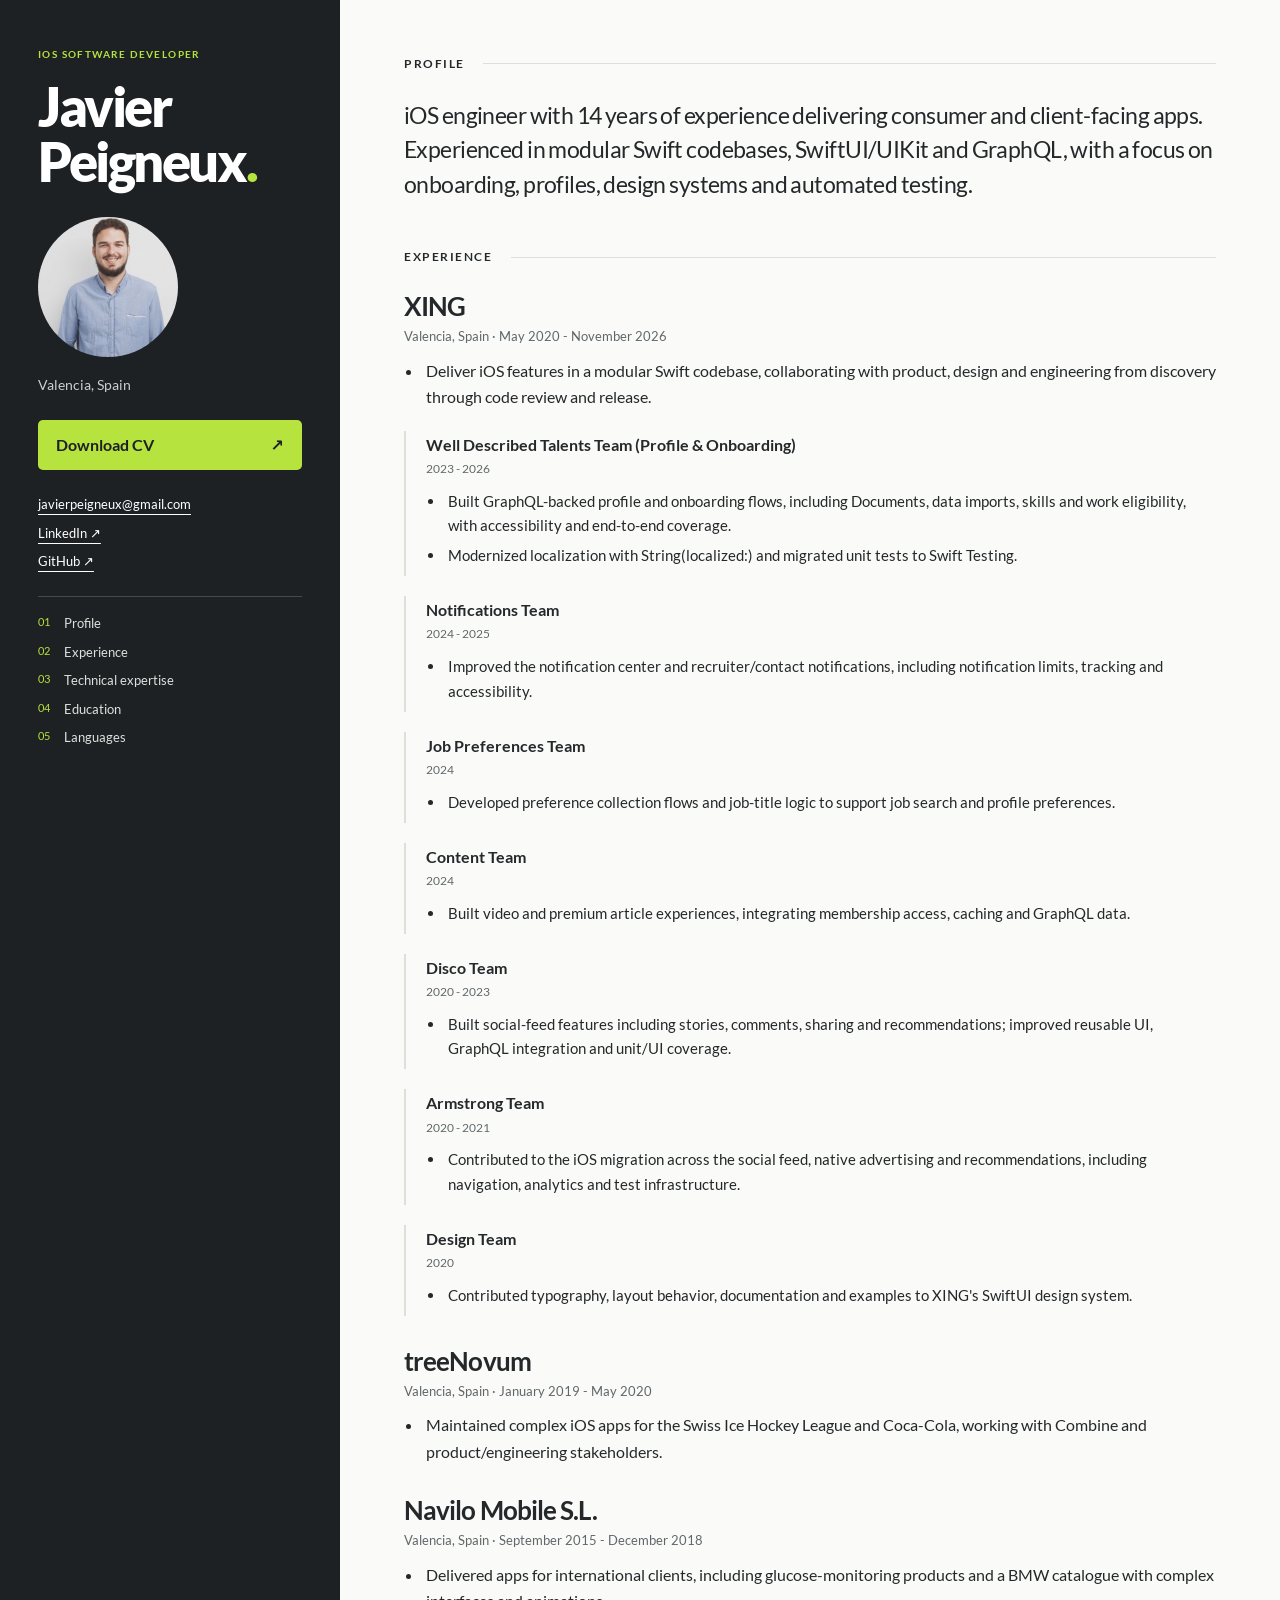
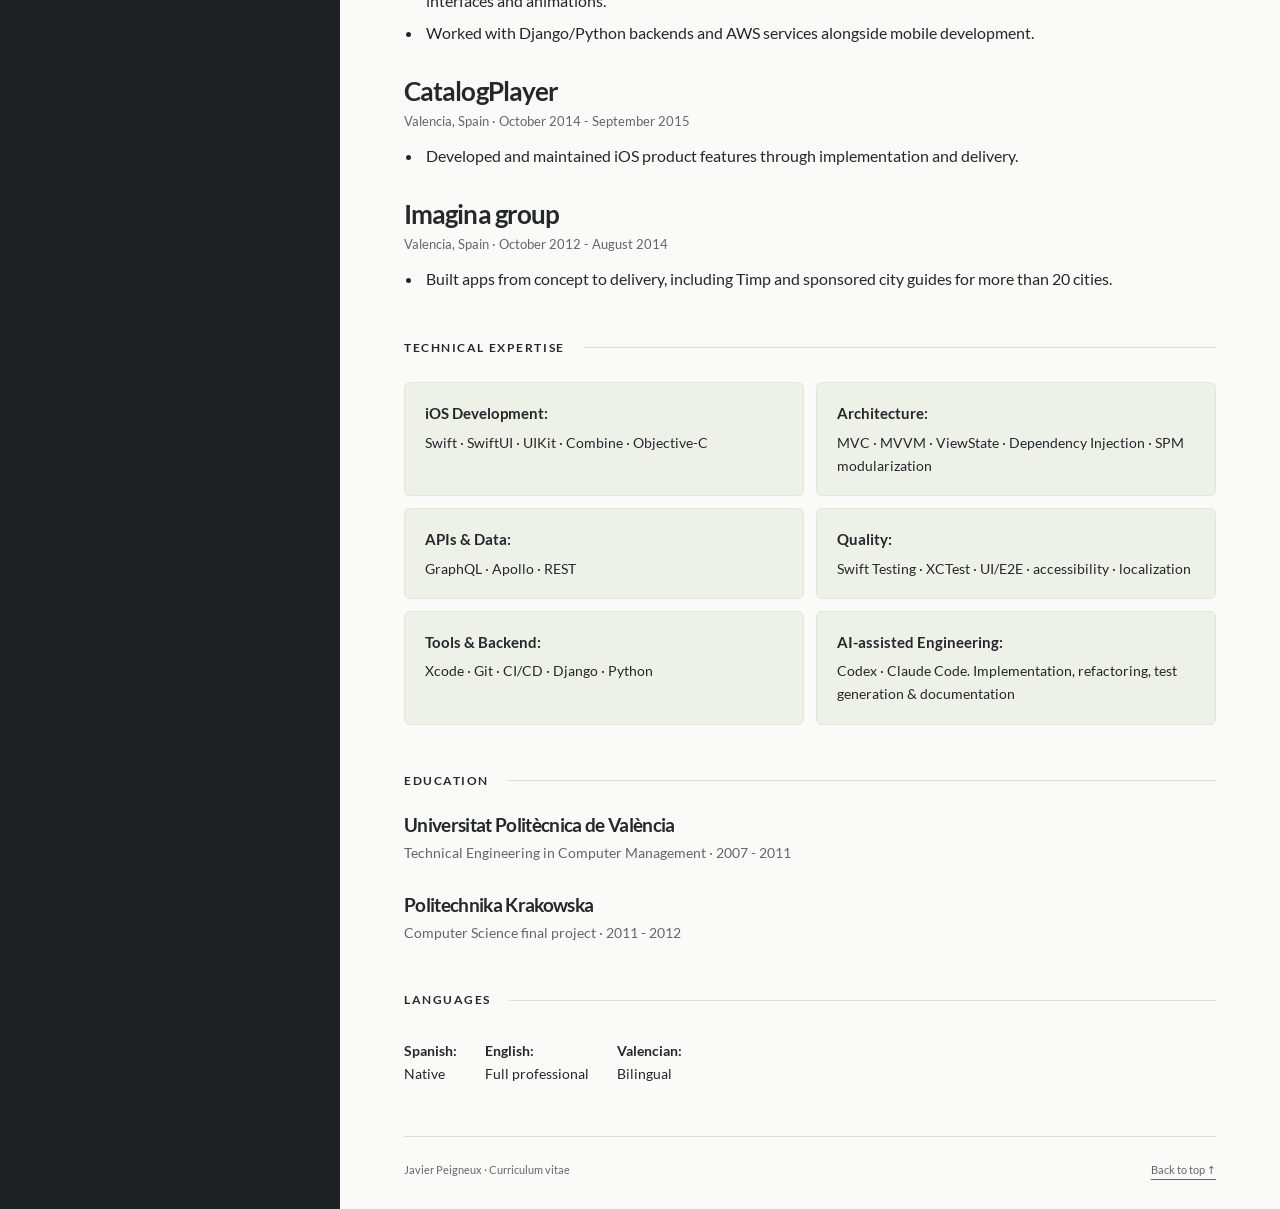
==== docs/index.html @ 8b0b2ffd "Publish CV project and responsive website - Preserve the one-page PDFs, Markdown, portraits and layo" ====
<!doctype html>
<html lang="en">
<head>
  <meta charset="utf-8">
  <meta name="viewport" content="width=device-width, initial-scale=1">
  <meta name="description" content="Javier Peigneux — iOS engineer in Valencia. 14 years delivering apps with Swift, SwiftUI, UIKit and GraphQL. Explore experience and download the CV.">
  <meta name="theme-color" content="#1d2124">
  <meta property="og:title" content="Javier Peigneux · iOS Software Developer">
  <meta property="og:description" content="14 years building iOS experiences. Swift, SwiftUI, UIKit and GraphQL.">
  <meta property="og:type" content="profile">
  <meta property="og:url" content="https://javierpeigneux.github.io/cv/">
  <link rel="canonical" href="https://javierpeigneux.github.io/cv/">
  <link rel="stylesheet" href="styles.css">
  <title>Javier Peigneux · iOS Software Developer</title>
</head>
<body>
  <a class="skip-link" href="#main">Skip to content</a>
  <div class="layout">
    <header class="identity">
      <div class="identity-inner">
        <p class="eyebrow">IOS SOFTWARE DEVELOPER</p>
        <h1>Javier<br>Peigneux<span class="accent">.</span></h1>
        <img class="portrait" src="portrait.jpg" alt="Javier Peigneux" width="180" height="180">
        <p class="location">Valencia, Spain</p>
        <a class="download" href="cv-javier-peigneux.pdf" download>Download CV <span aria-hidden="true">↗</span></a>
        <div class="contact">
          <a href="mailto:javierpeigneux@gmail.com">javierpeigneux@gmail.com</a>
          <a href="https://www.linkedin.com/in/javier-peigneux-d-egmont/">LinkedIn <span aria-hidden="true">↗</span></a>
          <a href="https://github.com/JavierPeigneux">GitHub <span aria-hidden="true">↗</span></a>
        </div>
        <nav aria-label="CV sections">
          <a href="#profile">01 <span>Profile</span></a>
          <a href="#experience">02 <span>Experience</span></a>
          <a href="#technical-expertise">03 <span>Technical expertise</span></a>
          <a href="#education">04 <span>Education</span></a>
          <a href="#languages">05 <span>Languages</span></a>
        </nav>
      </div>
    </header>
    <main id="main" tabindex="-1">
      <section id="profile" aria-labelledby="profile-title"><h2 id="profile-title">Profile</h2>
<p>iOS engineer with 14 years of experience delivering consumer and client-facing apps. Experienced in modular Swift codebases, SwiftUI/UIKit and GraphQL, with a focus on onboarding, profiles, design systems and automated testing.</p>
</section>
<section id="experience" aria-labelledby="experience-title"><h2 id="experience-title">Experience</h2>
<article class="company"><h3>XING</h3>
<p class="dates">Valencia, Spain · May 2020 - November 2026</p>
<ul>
<li>Deliver iOS features in a modular Swift codebase, collaborating with product, design and engineering from discovery through code review and release.</li>
</ul>
<div class="team"><h4>Well Described Talents Team (Profile &amp; Onboarding)</h4>
<p class="dates">2023 - 2026</p>
<ul>
<li>Built GraphQL-backed profile and onboarding flows, including Documents, data imports, skills and work eligibility, with accessibility and end-to-end coverage.</li>
<li>Modernized localization with String(localized:) and migrated unit tests to Swift Testing.</li>
</ul>
</div>
<div class="team"><h4>Notifications Team</h4>
<p class="dates">2024 - 2025</p>
<ul>
<li>Improved the notification center and recruiter/contact notifications, including notification limits, tracking and accessibility.</li>
</ul>
</div>
<div class="team"><h4>Job Preferences Team</h4>
<p class="dates">2024</p>
<ul>
<li>Developed preference collection flows and job-title logic to support job search and profile preferences.</li>
</ul>
</div>
<div class="team"><h4>Content Team</h4>
<p class="dates">2024</p>
<ul>
<li>Built video and premium article experiences, integrating membership access, caching and GraphQL data.</li>
</ul>
</div>
<div class="team"><h4>Disco Team</h4>
<p class="dates">2020 - 2023</p>
<ul>
<li>Built social-feed features including stories, comments, sharing and recommendations; improved reusable UI, GraphQL integration and unit/UI coverage.</li>
</ul>
</div>
<div class="team"><h4>Armstrong Team</h4>
<p class="dates">2020 - 2021</p>
<ul>
<li>Contributed to the iOS migration across the social feed, native advertising and recommendations, including navigation, analytics and test infrastructure.</li>
</ul>
</div>
<div class="team"><h4>Design Team</h4>
<p class="dates">2020</p>
<ul>
<li>Contributed typography, layout behavior, documentation and examples to XING&#x27;s SwiftUI design system.</li>
</ul>
</div>
</article>
<article class="company"><h3>treeNovum</h3>
<p class="dates">Valencia, Spain · January 2019 - May 2020</p>
<ul>
<li>Maintained complex iOS apps for the Swiss Ice Hockey League and Coca-Cola, working with Combine and product/engineering stakeholders.</li>
</ul>
</article>
<article class="company"><h3>Navilo Mobile S.L.</h3>
<p class="dates">Valencia, Spain · September 2015 - December 2018</p>
<ul>
<li>Delivered apps for international clients, including glucose-monitoring products and a BMW catalogue with complex interfaces and animations.</li>
<li>Worked with Django/Python backends and AWS services alongside mobile development.</li>
</ul>
</article>
<article class="company"><h3>CatalogPlayer</h3>
<p class="dates">Valencia, Spain · October 2014 - September 2015</p>
<ul>
<li>Developed and maintained iOS product features through implementation and delivery.</li>
</ul>
</article>
<article class="company"><h3>Imagina group</h3>
<p class="dates">Valencia, Spain · October 2012 - August 2014</p>
<ul>
<li>Built apps from concept to delivery, including Timp and sponsored city guides for more than 20 cities.</li>
</ul>
</article>
</section>
<section id="technical-expertise" aria-labelledby="technical-expertise-title"><h2 id="technical-expertise-title">Technical expertise</h2>
<ul>
<li><strong>iOS Development:</strong> Swift · SwiftUI · UIKit · Combine · Objective-C</li>
<li><strong>Architecture:</strong> MVC · MVVM · ViewState · Dependency Injection · SPM modularization</li>
<li><strong>APIs &amp; Data:</strong> GraphQL · Apollo · REST</li>
<li><strong>Quality:</strong> Swift Testing · XCTest · UI/E2E · accessibility · localization</li>
<li><strong>Tools &amp; Backend:</strong> Xcode · Git · CI/CD · Django · Python</li>
<li><strong>AI-assisted Engineering:</strong> Codex · Claude Code. Implementation, refactoring, test generation &amp; documentation</li>
</ul>
</section>
<section id="education" aria-labelledby="education-title"><h2 id="education-title">Education</h2>
<article class="company"><h3>Universitat Politècnica de València</h3>
<p class="dates">Technical Engineering in Computer Management · 2007 - 2011</p>
</article>
<article class="company"><h3>Politechnika Krakowska</h3>
<p class="dates">Computer Science final project · 2011 - 2012</p>
</article>
</section>
<section id="languages" aria-labelledby="languages-title"><h2 id="languages-title">Languages</h2>
<ul>
<li><strong>Spanish:</strong> Native</li>
<li><strong>English:</strong> Full professional</li>
<li><strong>Valencian:</strong> Bilingual</li>
</ul>
</section>
      <footer><span>Javier Peigneux · Curriculum vitae</span><a href="#main">Back to top ↑</a></footer>
    </main>
  </div>
</body>
</html>
---- docs/styles.css ----
@font-face{font-family:Lato;src:url('fonts/Lato-Regular.ttf') format('truetype');font-weight:400;font-display:swap}
@font-face{font-family:Lato;src:url('fonts/Lato-Bold.ttf') format('truetype');font-weight:700;font-display:swap}
@font-face{font-family:Lato;src:url('fonts/Lato-Black.ttf') format('truetype');font-weight:900;font-display:swap}
:root{color-scheme:light;--ink:#24282b;--muted:#60676b;--dark:#1d2124;--lime:#b7e33e;--paper:#fafbf8;--line:#dce1d6}
*{box-sizing:border-box}html{scroll-behavior:smooth;scroll-padding-top:32px}body{margin:0;background:var(--paper);color:var(--ink);font:16px/1.65 Lato,system-ui,sans-serif}a{color:inherit;text-underline-offset:5px}a:hover{text-decoration-thickness:2px}a:focus-visible{outline:3px solid #638710;outline-offset:6px;border-radius:2px}.identity a:focus-visible{outline-color:var(--lime)}
.skip-link{position:absolute;left:16px;top:-80px;padding:10px 20px;background:var(--lime);color:var(--dark);z-index:3}.skip-link:focus{top:16px}
.layout{max-width:1440px;margin:auto;display:grid;grid-template-columns:340px minmax(0,1fr);min-height:100vh}.identity{background:var(--dark);color:#fff}.identity-inner{position:sticky;top:0;padding:46px 38px 32px}.eyebrow{color:var(--lime);letter-spacing:.14em;font-size:10px;font-weight:700;margin:0 0 16px}h1{font-size:54px;line-height:1.02;letter-spacing:-.045em;font-weight:900;margin:0}.accent{color:var(--lime)}.portrait{display:block;object-fit:cover;object-position:center 20%;border-radius:50%;margin:28px 0 16px;width:140px;height:140px}.location{color:#c9cfce;font-size:14px;margin:0 0 24px}.download{display:flex;justify-content:space-between;align-items:center;background:var(--lime);color:var(--dark);padding:12px 18px;border-radius:5px;text-decoration:none;font-weight:700}.download:hover{background:#c9ef66}.contact{display:grid;gap:7px;margin:24px 0;font-size:13px}.contact a{width:fit-content}.identity nav{border-top:1px solid #454a4b;padding-top:16px;display:grid;gap:7px}.identity nav a{display:flex;gap:14px;font-size:11px;color:var(--lime);text-decoration:none}.identity nav span{color:#dce1de;font-size:13px}.identity nav a:hover span{color:white;text-decoration:underline}
main{padding:54px 64px 30px;min-width:0}section{margin-bottom:46px}h2{display:flex;align-items:center;gap:18px;font-size:12px;letter-spacing:.13em;text-transform:uppercase;margin:0 0 24px}h2::after{content:'';height:1px;flex:1;background:var(--line)}#profile>p{font-size:23px;line-height:1.5;letter-spacing:-.025em;margin:0}h3{font-size:26px;line-height:1.2;letter-spacing:-.035em;margin:0 0 4px}h4{font-size:16px;line-height:1.4;margin:0 0 3px;font-weight:700}.company{margin-bottom:30px}.company:last-child{margin-bottom:0}.dates{color:var(--muted);font-size:13px;margin:0 0 10px}ul{padding-left:19px;margin:10px 0}li{padding-left:3px;margin:5px 0}.team{border-left:2px solid var(--line);padding:3px 0 3px 20px;margin-top:20px}.team .dates{font-size:12px}.team ul{margin-bottom:0}.team li{font-size:15px}#technical-expertise>ul{display:grid;grid-template-columns:1fr 1fr;gap:12px;padding:0;list-style:none}#technical-expertise li{padding:18px 20px;background:#eef1e8;border:1px solid #e2e6db;border-radius:6px;margin:0;font-size:14px}#technical-expertise strong{display:block;margin-bottom:5px;font-size:15px}#education h3{font-size:19px}#education p{font-size:14px}#languages ul{display:flex;flex-wrap:wrap;gap:12px 28px;list-style:none;padding:0}#languages li{font-size:14px;padding:0}#languages strong{display:block}footer{display:flex;justify-content:space-between;gap:20px;border-top:1px solid var(--line);padding-top:24px;font-size:11px;color:var(--muted)}
@media(min-width:1441px){.layout{border-left:1px solid var(--line);border-right:1px solid var(--line)}}
@media(max-width:1050px){.layout{grid-template-columns:280px minmax(0,1fr)}.identity-inner{padding:36px 26px}main{padding:40px 34px}h1{font-size:46px}#profile>p{font-size:21px}}
@media(max-width:720px){html{scroll-padding-top:20px}.layout{display:block}.identity-inner{position:static;padding:36px 26px;display:grid;grid-template-columns:1fr 110px;column-gap:15px}.eyebrow{grid-column:1/-1}h1{grid-column:1;font-size:48px}.portrait{grid-column:2;grid-row:2/4;width:100px;height:100px;margin:0;align-self:center}.location{grid-column:1;margin:12px 0 22px}.download{grid-column:1/-1}.contact{grid-column:1/-1;display:flex;flex-wrap:wrap;gap:10px 20px;margin:22px 0}.identity nav{grid-column:1/-1;display:flex;flex-wrap:wrap;gap:10px 18px}.identity nav a{gap:6px}main{padding:32px 24px}#profile>p{font-size:21px}section{margin-bottom:36px}#technical-expertise>ul{grid-template-columns:1fr}h3{font-size:25px}footer{flex-direction:column;gap:8px}}
@media(prefers-reduced-motion:reduce){html{scroll-behavior:auto}}
@media print{body{background:white;font-size:10pt}.layout{display:block}.identity{background:white;color:black}.identity-inner{position:static;padding:0}.eyebrow,.portrait,.download,.identity nav,.contact,footer{display:none}h1{font-size:24pt}h1 br{display:none}h1 br::after{content:' '}.location{color:black}main{padding:0}#profile>p{font-size:11pt}section{margin-bottom:18px}h2{margin:18px 0 12px}h3{font-size:15pt}.team li{font-size:10pt}.team{break-inside:avoid}#technical-expertise>ul{display:block}#technical-expertise li{padding:0;background:none;border:0}#technical-expertise strong{display:inline}a{text-decoration:none}}
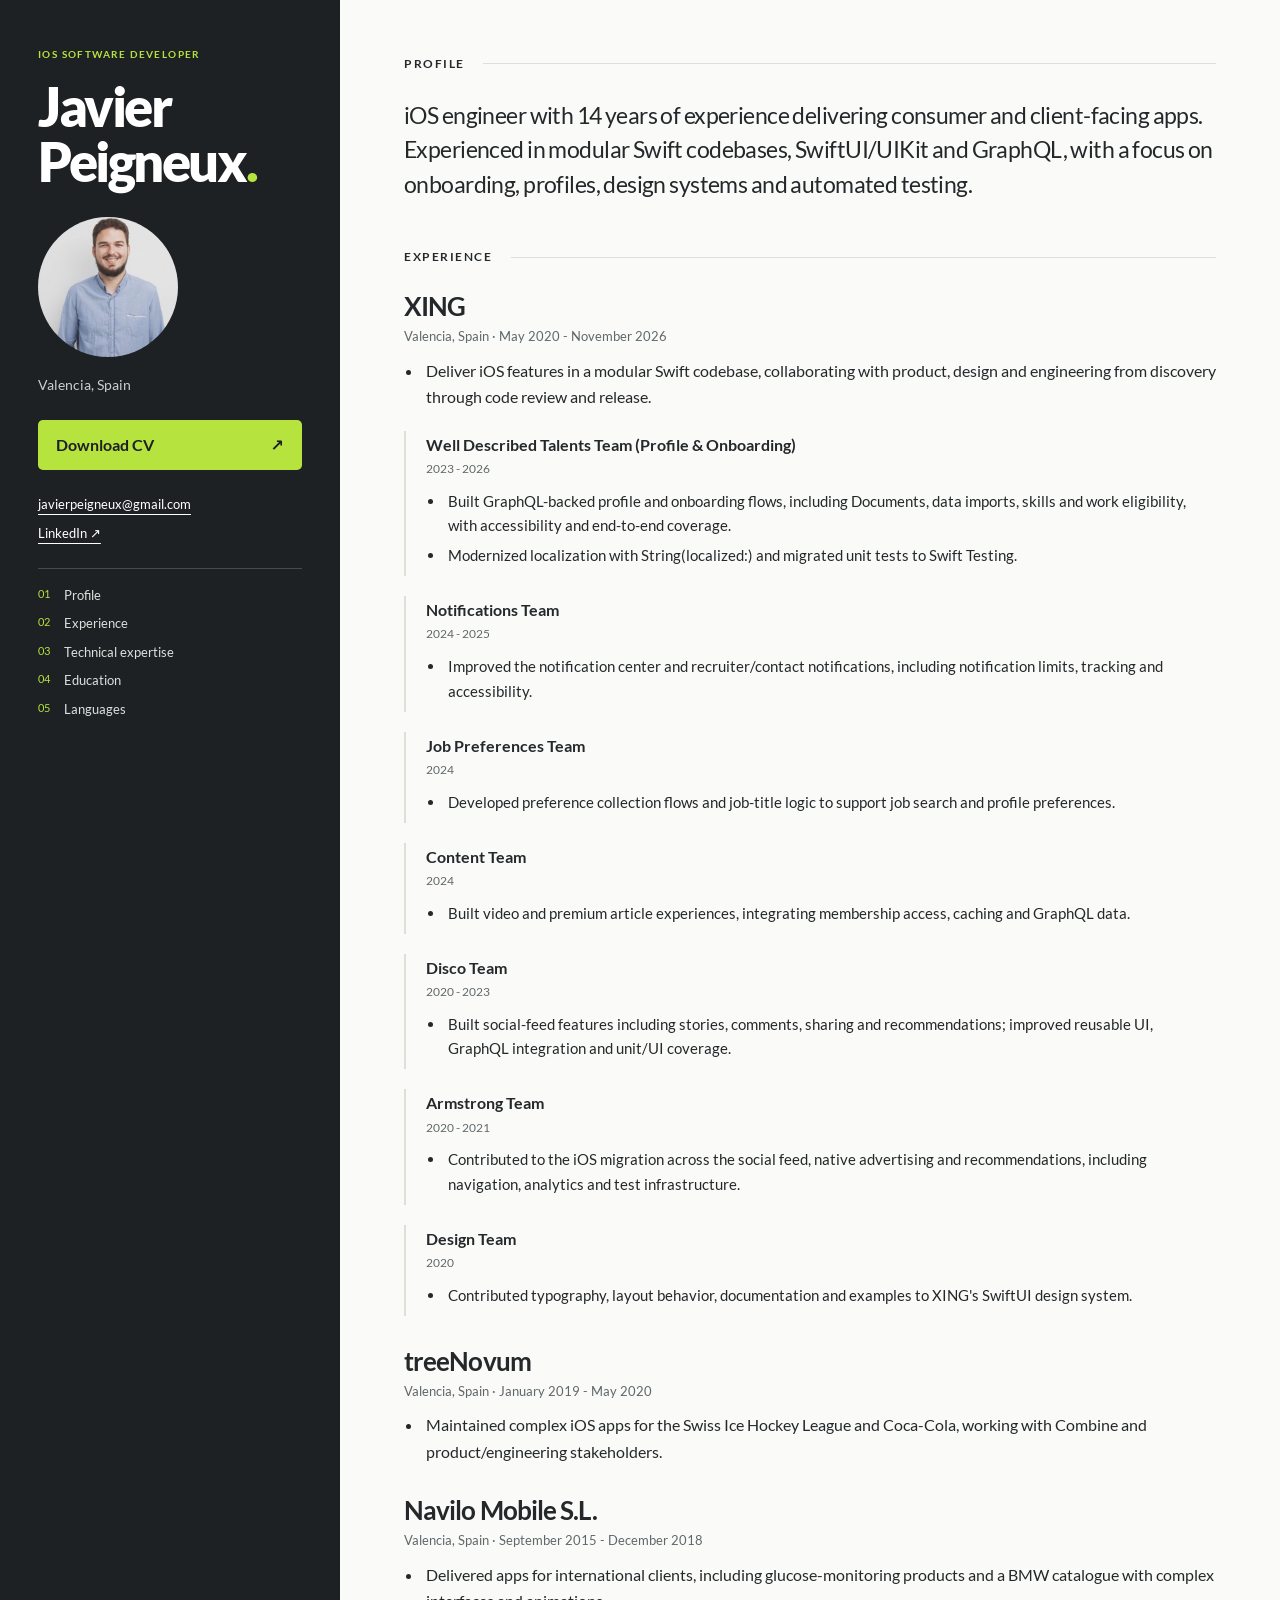
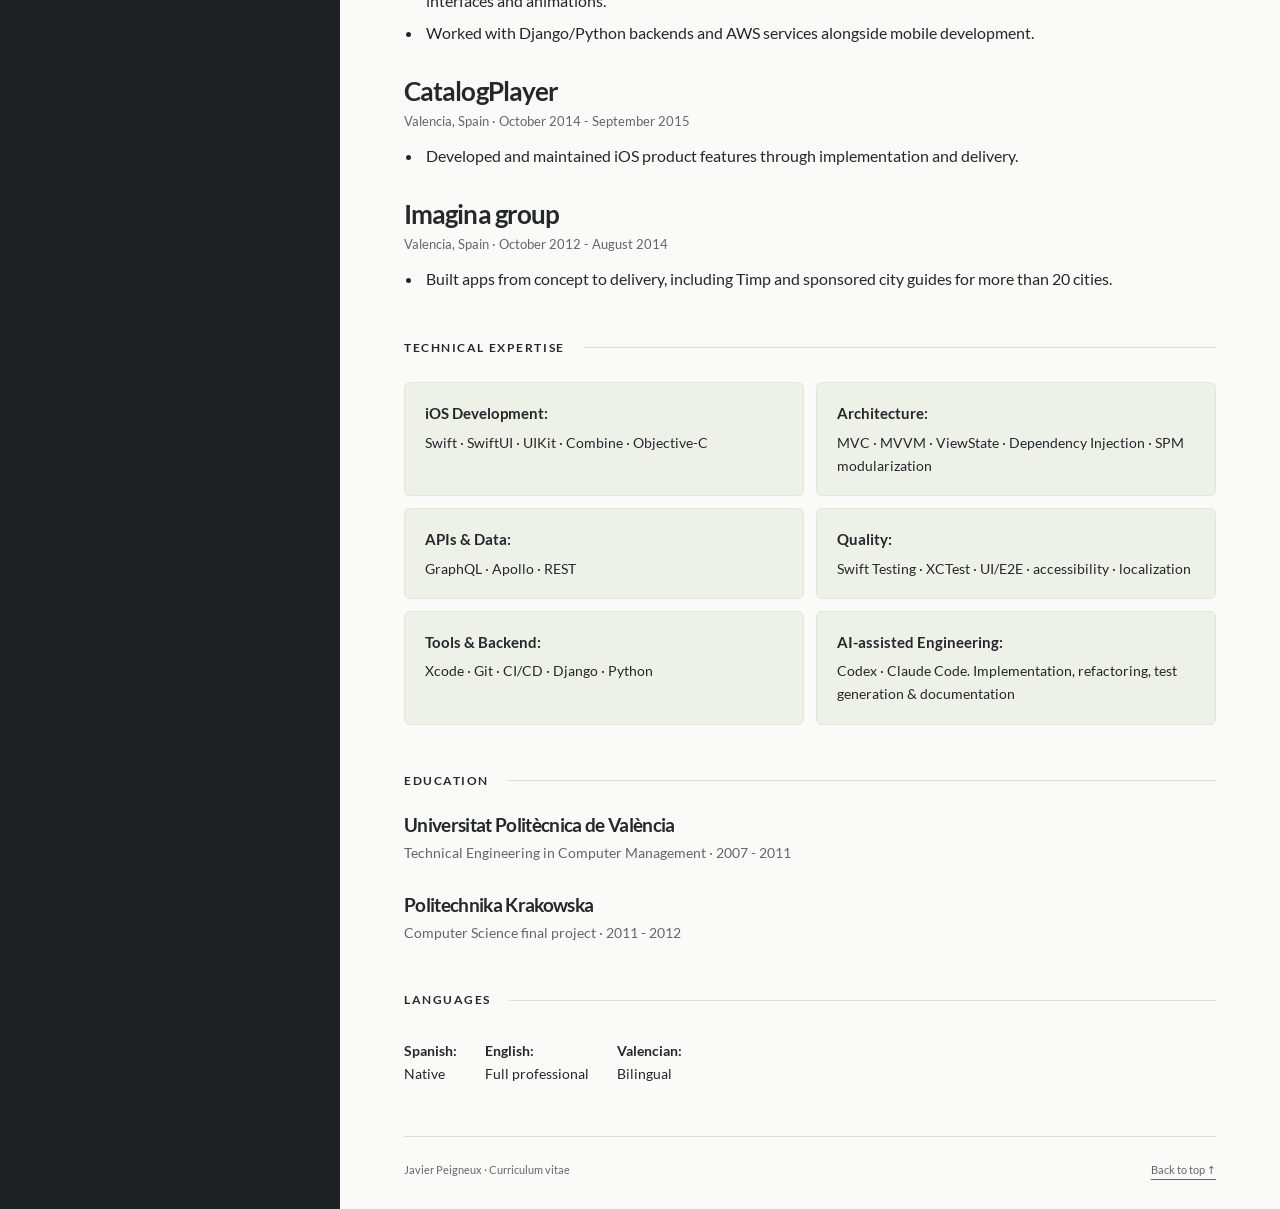
==== commit f7d06ba7: "Refine CV dates and remove website GitHub link - Place each team's dates below its name in both PDFs" ====
--- a/docs/index.html
+++ b/docs/index.html
@@ -26,7 +26,6 @@
         <div class="contact">
           <a href="mailto:javierpeigneux@gmail.com">javierpeigneux@gmail.com</a>
           <a href="https://www.linkedin.com/in/javier-peigneux-d-egmont/">LinkedIn <span aria-hidden="true">↗</span></a>
-          <a href="https://github.com/JavierPeigneux">GitHub <span aria-hidden="true">↗</span></a>
         </div>
         <nav aria-label="CV sections">
           <a href="#profile">01 <span>Profile</span></a>
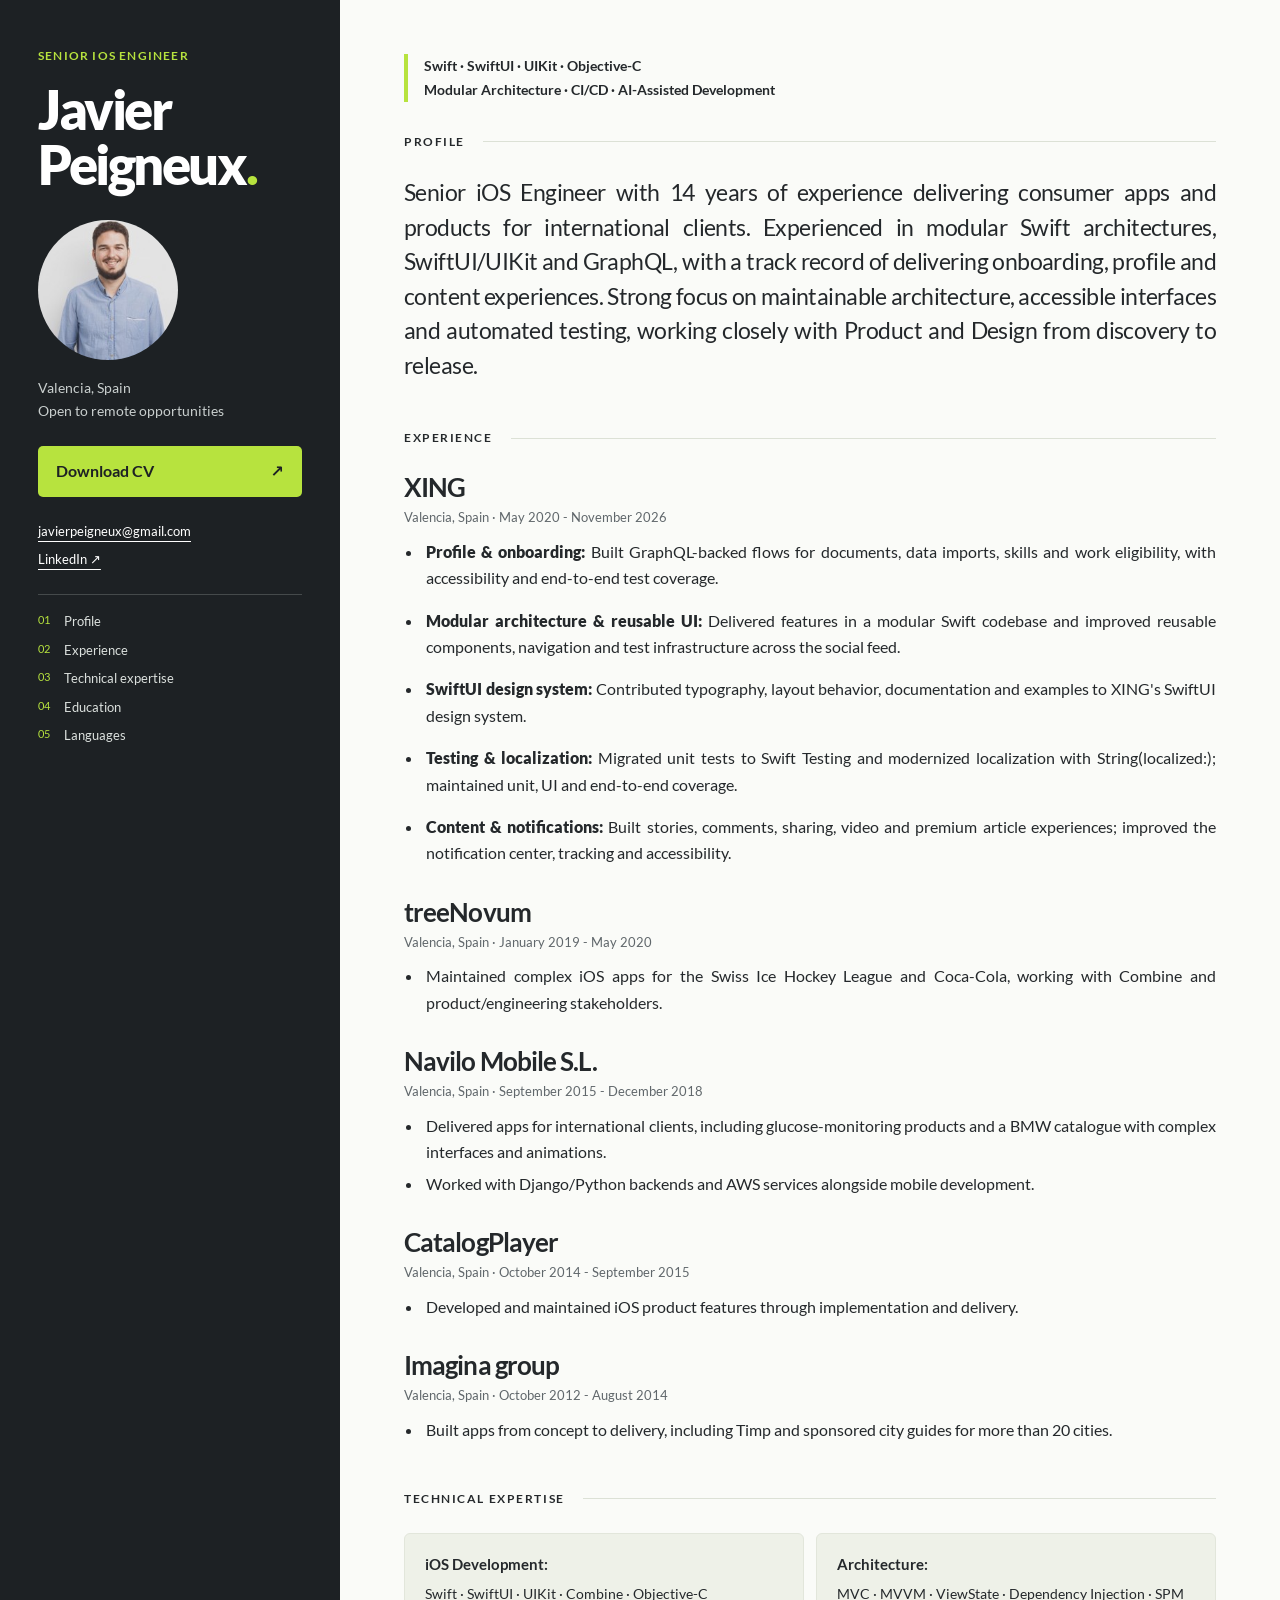
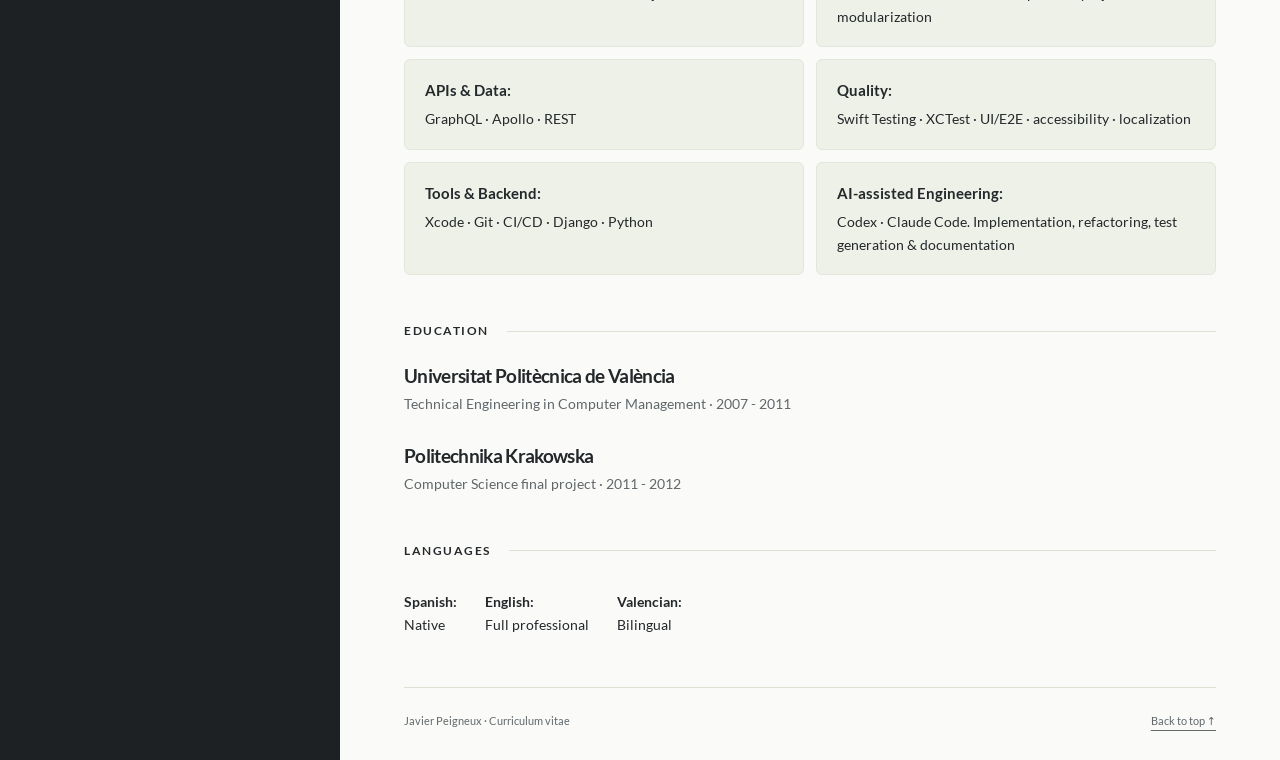
==== commit 8a1e0795: "Refine senior iOS CV content and visual hierarchy" ====
--- a/docs/index.html
+++ b/docs/index.html
@@ -3,25 +3,25 @@
 <head>
   <meta charset="utf-8">
   <meta name="viewport" content="width=device-width, initial-scale=1">
-  <meta name="description" content="Javier Peigneux — iOS engineer in Valencia. 14 years delivering apps with Swift, SwiftUI, UIKit and GraphQL. Explore experience and download the CV.">
+  <meta name="description" content="Javier Peigneux — Senior iOS Engineer in Valencia. 14 years delivering apps with Swift, SwiftUI, UIKit and GraphQL. Explore experience and download the CV.">
   <meta name="theme-color" content="#1d2124">
-  <meta property="og:title" content="Javier Peigneux · iOS Software Developer">
+  <meta property="og:title" content="Javier Peigneux · Senior iOS Engineer">
   <meta property="og:description" content="14 years building iOS experiences. Swift, SwiftUI, UIKit and GraphQL.">
   <meta property="og:type" content="profile">
   <meta property="og:url" content="https://javierpeigneux.github.io/cv/">
   <link rel="canonical" href="https://javierpeigneux.github.io/cv/">
   <link rel="stylesheet" href="styles.css">
-  <title>Javier Peigneux · iOS Software Developer</title>
+  <title>Javier Peigneux · Senior iOS Engineer</title>
 </head>
 <body>
   <a class="skip-link" href="#main">Skip to content</a>
   <div class="layout">
     <header class="identity">
       <div class="identity-inner">
-        <p class="eyebrow">IOS SOFTWARE DEVELOPER</p>
+        <p class="eyebrow">SENIOR IOS ENGINEER</p>
         <h1>Javier<br>Peigneux<span class="accent">.</span></h1>
         <img class="portrait" src="portrait.jpg" alt="Javier Peigneux" width="180" height="180">
-        <p class="location">Valencia, Spain</p>
+        <p class="location">Valencia, Spain<br>Open to remote opportunities</p>
         <a class="download" href="cv-javier-peigneux.pdf" download>Download CV <span aria-hidden="true">↗</span></a>
         <div class="contact">
           <a href="mailto:javierpeigneux@gmail.com">javierpeigneux@gmail.com</a>
@@ -37,58 +37,20 @@
       </div>
     </header>
     <main id="main" tabindex="-1">
+      <p class="specialties">Swift · SwiftUI · UIKit · Objective-C<br/>Modular Architecture · CI/CD · AI-Assisted Development</p>
       <section id="profile" aria-labelledby="profile-title"><h2 id="profile-title">Profile</h2>
-<p>iOS engineer with 14 years of experience delivering consumer and client-facing apps. Experienced in modular Swift codebases, SwiftUI/UIKit and GraphQL, with a focus on onboarding, profiles, design systems and automated testing.</p>
+<p>Senior iOS Engineer with 14 years of experience delivering consumer apps and products for international clients. Experienced in modular Swift architectures, SwiftUI/UIKit and GraphQL, with a track record of delivering onboarding, profile and content experiences. Strong focus on maintainable architecture, accessible interfaces and automated testing, working closely with Product and Design from discovery to release.</p>
 </section>
 <section id="experience" aria-labelledby="experience-title"><h2 id="experience-title">Experience</h2>
 <article class="company"><h3>XING</h3>
 <p class="dates">Valencia, Spain · May 2020 - November 2026</p>
 <ul>
-<li>Deliver iOS features in a modular Swift codebase, collaborating with product, design and engineering from discovery through code review and release.</li>
+<li><strong>Profile &amp; onboarding:</strong> Built GraphQL-backed flows for documents, data imports, skills and work eligibility, with accessibility and end-to-end test coverage.</li>
+<li><strong>Modular architecture &amp; reusable UI:</strong> Delivered features in a modular Swift codebase and improved reusable components, navigation and test infrastructure across the social feed.</li>
+<li><strong>SwiftUI design system:</strong> Contributed typography, layout behavior, documentation and examples to XING&#x27;s SwiftUI design system.</li>
+<li><strong>Testing &amp; localization:</strong> Migrated unit tests to Swift Testing and modernized localization with String(localized:); maintained unit, UI and end-to-end coverage.</li>
+<li><strong>Content &amp; notifications:</strong> Built stories, comments, sharing, video and premium article experiences; improved the notification center, tracking and accessibility.</li>
 </ul>
-<div class="team"><h4>Well Described Talents Team (Profile &amp; Onboarding)</h4>
-<p class="dates">2023 - 2026</p>
-<ul>
-<li>Built GraphQL-backed profile and onboarding flows, including Documents, data imports, skills and work eligibility, with accessibility and end-to-end coverage.</li>
-<li>Modernized localization with String(localized:) and migrated unit tests to Swift Testing.</li>
-</ul>
-</div>
-<div class="team"><h4>Notifications Team</h4>
-<p class="dates">2024 - 2025</p>
-<ul>
-<li>Improved the notification center and recruiter/contact notifications, including notification limits, tracking and accessibility.</li>
-</ul>
-</div>
-<div class="team"><h4>Job Preferences Team</h4>
-<p class="dates">2024</p>
-<ul>
-<li>Developed preference collection flows and job-title logic to support job search and profile preferences.</li>
-</ul>
-</div>
-<div class="team"><h4>Content Team</h4>
-<p class="dates">2024</p>
-<ul>
-<li>Built video and premium article experiences, integrating membership access, caching and GraphQL data.</li>
-</ul>
-</div>
-<div class="team"><h4>Disco Team</h4>
-<p class="dates">2020 - 2023</p>
-<ul>
-<li>Built social-feed features including stories, comments, sharing and recommendations; improved reusable UI, GraphQL integration and unit/UI coverage.</li>
-</ul>
-</div>
-<div class="team"><h4>Armstrong Team</h4>
-<p class="dates">2020 - 2021</p>
-<ul>
-<li>Contributed to the iOS migration across the social feed, native advertising and recommendations, including navigation, analytics and test infrastructure.</li>
-</ul>
-</div>
-<div class="team"><h4>Design Team</h4>
-<p class="dates">2020</p>
-<ul>
-<li>Contributed typography, layout behavior, documentation and examples to XING&#x27;s SwiftUI design system.</li>
-</ul>
-</div>
 </article>
 <article class="company"><h3>treeNovum</h3>
 <p class="dates">Valencia, Spain · January 2019 - May 2020</p>
--- a/docs/styles.css
+++ b/docs/styles.css
@@ -11,3 +11,7 @@
 @media(max-width:720px){html{scroll-padding-top:20px}.layout{display:block}.identity-inner{position:static;padding:36px 26px;display:grid;grid-template-columns:1fr 110px;column-gap:15px}.eyebrow{grid-column:1/-1}h1{grid-column:1;font-size:48px}.portrait{grid-column:2;grid-row:2/4;width:100px;height:100px;margin:0;align-self:center}.location{grid-column:1;margin:12px 0 22px}.download{grid-column:1/-1}.contact{grid-column:1/-1;display:flex;flex-wrap:wrap;gap:10px 20px;margin:22px 0}.identity nav{grid-column:1/-1;display:flex;flex-wrap:wrap;gap:10px 18px}.identity nav a{gap:6px}main{padding:32px 24px}#profile>p{font-size:21px}section{margin-bottom:36px}#technical-expertise>ul{grid-template-columns:1fr}h3{font-size:25px}footer{flex-direction:column;gap:8px}}
 @media(prefers-reduced-motion:reduce){html{scroll-behavior:auto}}
 @media print{body{background:white;font-size:10pt}.layout{display:block}.identity{background:white;color:black}.identity-inner{position:static;padding:0}.eyebrow,.portrait,.download,.identity nav,.contact,footer{display:none}h1{font-size:24pt}h1 br{display:none}h1 br::after{content:' '}.location{color:black}main{padding:0}#profile>p{font-size:11pt}section{margin-bottom:18px}h2{margin:18px 0 12px}h3{font-size:15pt}.team li{font-size:10pt}.team{break-inside:avoid}#technical-expertise>ul{display:block}#technical-expertise li{padding:0;background:none;border:0}#technical-expertise strong{display:inline}a{text-decoration:none}}
+
+.specialties{font-size:14px;font-weight:700;line-height:1.7;margin:0 0 30px;border-left:4px solid var(--lime);padding-left:16px}.eyebrow{font-size:12px;letter-spacing:.10em}#experience .company:first-of-type li{margin-bottom:16px}#experience li strong{font-weight:900}
+
+#profile>p,#experience li{text-align:justify;hyphens:auto}
